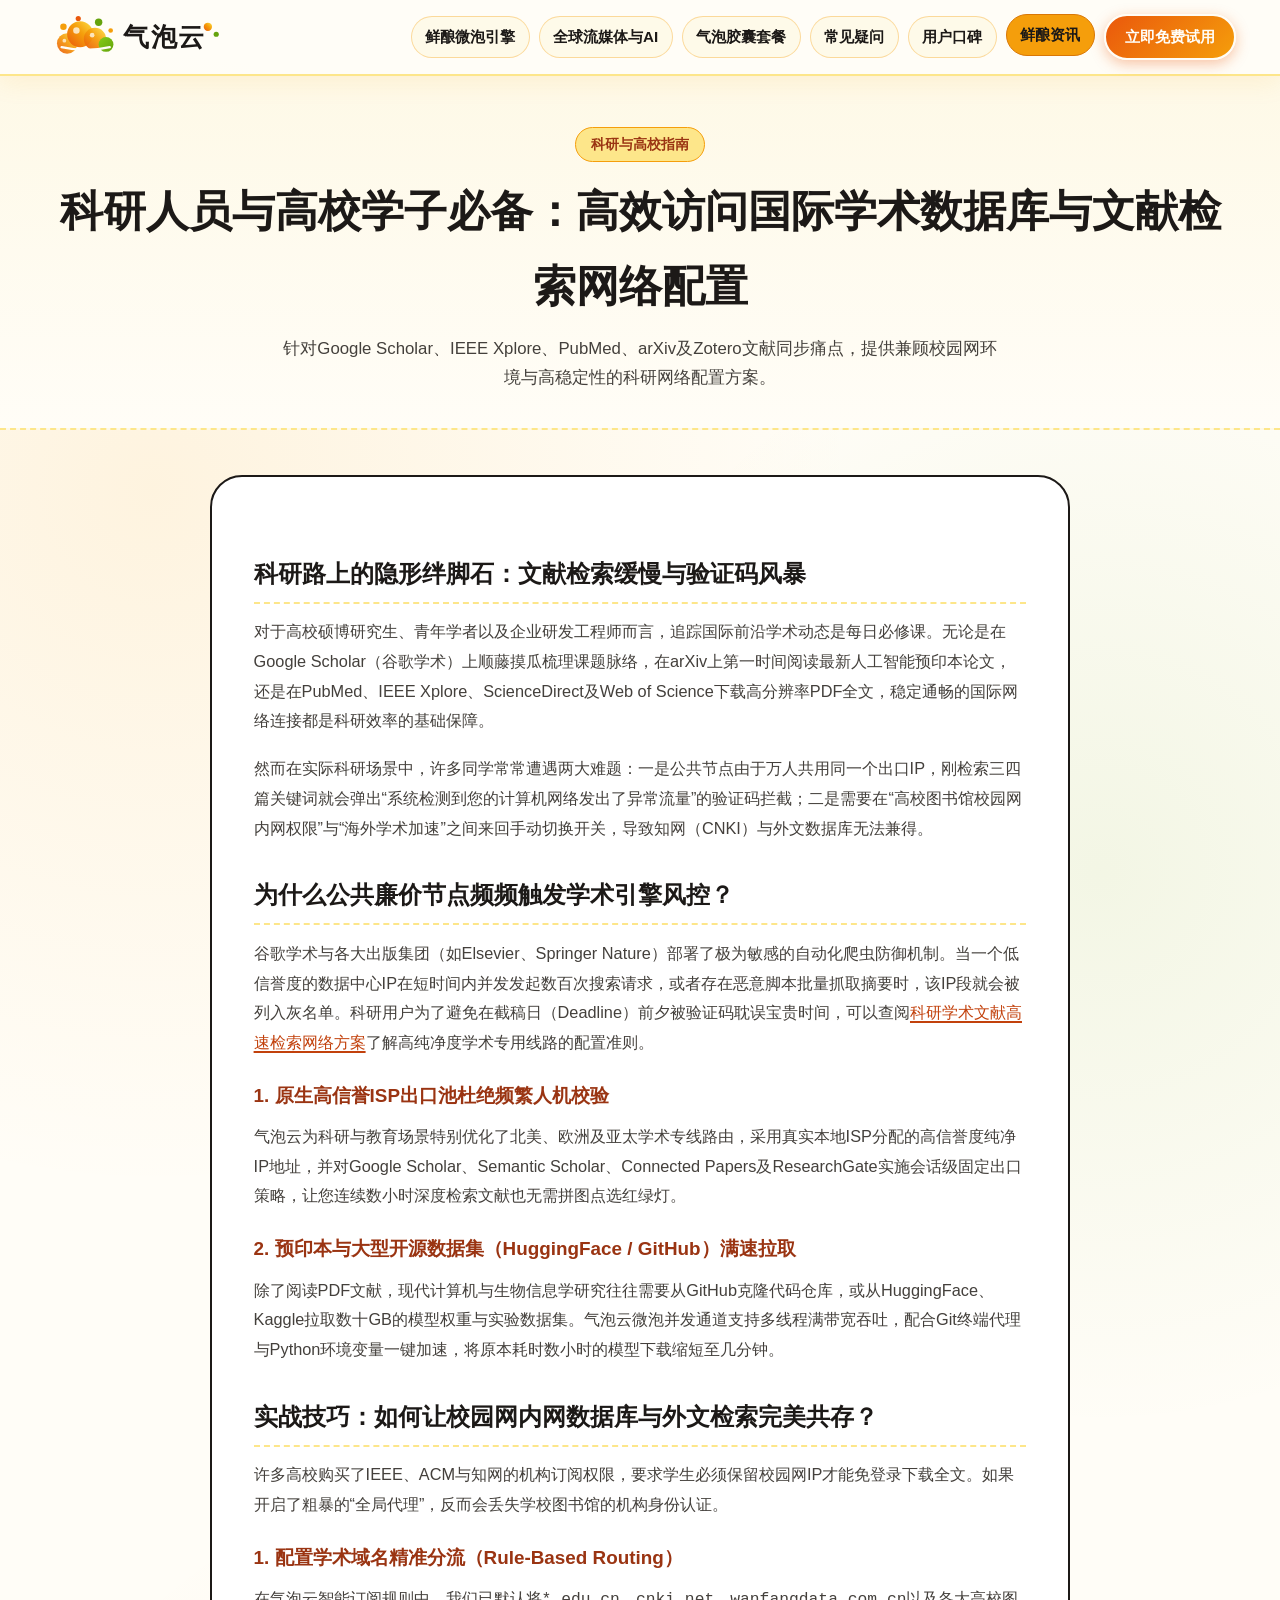
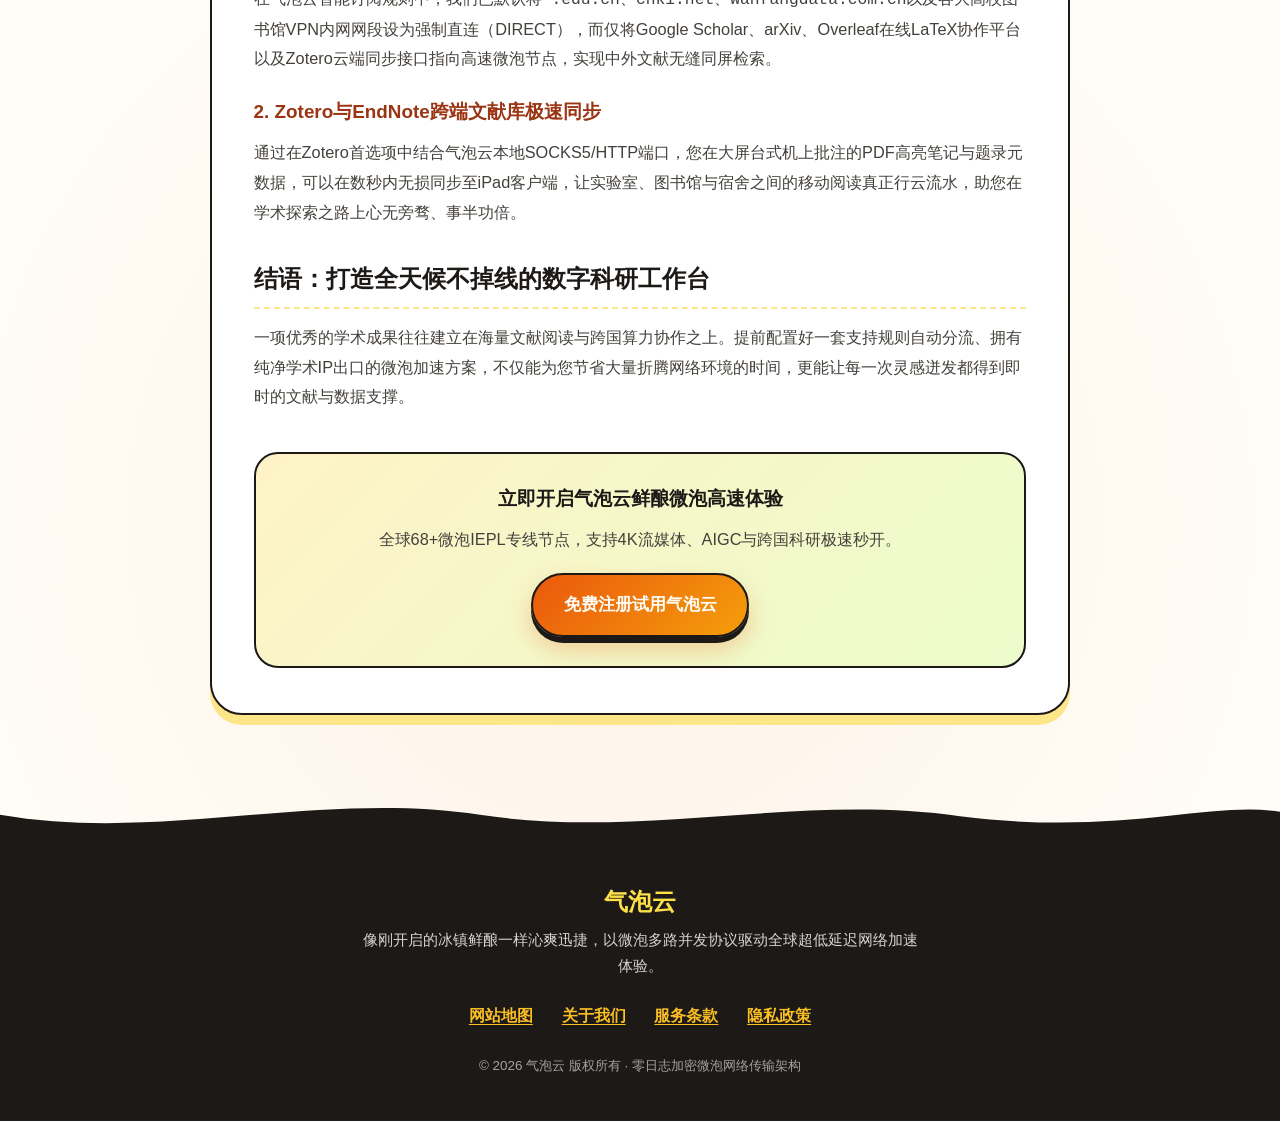
==== academic-scholar-literature-search-setup.html @ e61292d2 "Deploy qipaoyun.beer landing page" ====
<!DOCTYPE html>
<html lang="zh-CN">
<head>
  <meta charset="UTF-8">
  <meta name="viewport" content="width=device-width, initial-scale=1.0">
  <title>科研人员与高校学子必备：高效访问国际学术数据库与文献检索网络配置 - 气泡云</title>
  <meta name="description" content="针对Google Scholar、IEEE Xplore、PubMed、arXiv及Zotero文献同步痛点，提供兼顾校园网环境与高稳定性的科研网络配置方案。">
  <link rel="canonical" href="https://qipaoyun.beer/academic-scholar-literature-search-setup.html">
  <link rel="stylesheet" href="style.css">
</head>
<body>
  <header class="site-header">
  <div class="header-inner">
    <a href="index.html" class="brand-logo" aria-label="气泡云首页">
  <svg class="logo-svg" viewBox="0 0 210 54" width="200" height="50" role="img" aria-label="气泡云鲜酿微泡云朵标志">
    <defs>
      <linearGradient id="beerFizzGrad" x1="0%" y1="100%" x2="100%" y2="0%">
        <stop offset="0%" stop-color="#EA580C"/>
        <stop offset="55%" stop-color="#F59E0B"/>
        <stop offset="100%" stop-color="#FDE047"/>
      </linearGradient>
      <linearGradient id="limePopGrad" x1="0%" y1="0%" x2="100%" y2="100%">
        <stop offset="0%" stop-color="#84CC16"/>
        <stop offset="100%" stop-color="#65A30D"/>
      </linearGradient>
    </defs>
    <!-- Effervescent bubble cluster forming cloud -->
    <circle cx="22" cy="34" r="11" fill="url(#beerFizzGrad)" opacity="0.92"/>
    <circle cx="36" cy="24" r="14" fill="url(#beerFizzGrad)"/>
    <circle cx="52" cy="29" r="12" fill="url(#beerFizzGrad)" opacity="0.95"/>
    <circle cx="64" cy="35" r="8" fill="url(#limePopGrad)"/>
    <path d="M16 38 Q42 44 68 38" stroke="#FFFDF7" stroke-width="2.5" fill="none" stroke-linecap="round"/>
    <!-- Rising micro-bubbles -->
    <circle class="fizz-dot d1" cx="18" cy="16" r="3.5" fill="#F59E0B"/>
    <circle class="fizz-dot d2" cx="34" cy="7" r="2.8" fill="#EA580C"/>
    <circle class="fizz-dot d3" cx="56" cy="11" r="4" fill="#65A30D"/>
    <circle class="fizz-dot d1" cx="69" cy="20" r="2.5" fill="#F59E0B"/>
    <!-- Highlights inside bubbles -->
    <circle cx="32" cy="20" r="3.5" fill="#FFFDF7" opacity="0.75"/>
    <circle cx="49" cy="25" r="2.5" fill="#FFFDF7" opacity="0.75"/>
    <circle cx="19" cy="31" r="2" fill="#FFFDF7" opacity="0.7"/>
    <!-- Brand Text 气泡云 integrated with bubble accent -->
    <text x="82" y="37" font-family="'PingFang SC', 'Microsoft YaHei', sans-serif" font-size="28" font-weight="900" fill="#1C1917" letter-spacing="2">气泡云</text>
    <circle cx="174" cy="16" r="4.5" fill="url(#beerFizzGrad)"/>
    <circle cx="183" cy="24" r="2.8" fill="#65A30D"/>
  </svg>
</a>
    <nav class="main-nav" aria-label="主导航">
      <a href="index.html#fizz-strength" class="nav-item">鲜酿微泡引擎</a>
      <a href="index.html#media-matrix" class="nav-item">全球流媒体与AI</a>
      <a href="index.html#capsule-plans" class="nav-item">气泡胶囊套餐</a>
      <a href="index.html#bubble-faq" class="nav-item">常见疑问</a>
      <a href="index.html#user-cheers" class="nav-item">用户口碑</a>
      <a href="fizz-dispatch.html" class="nav-item active-nav">鲜酿资讯</a>
      <a href="https://ww012.twilightaff.com/#/?code=A56DH1Af" rel="nofollow" target="_blank" class="nav-cta-btn">立即免费试用</a>
    </nav>
  </div>
</header>
  <main>
    <section class="subpage-hero">
      <div class="container">
        <span class="section-tag">科研与高校指南</span>
        <h1>科研人员与高校学子必备：高效访问国际学术数据库与文献检索网络配置</h1>
        <p>针对Google Scholar、IEEE Xplore、PubMed、arXiv及Zotero文献同步痛点，提供兼顾校园网环境与高稳定性的科研网络配置方案。</p>
      </div>
    </section>
    <div class="container">
      <article class="prose-shell">
        
<h2>科研路上的隐形绊脚石：文献检索缓慢与验证码风暴</h2>
<p>对于高校硕博研究生、青年学者以及企业研发工程师而言，追踪国际前沿学术动态是每日必修课。无论是在Google Scholar（谷歌学术）上顺藤摸瓜梳理课题脉络，在arXiv上第一时间阅读最新人工智能预印本论文，还是在PubMed、IEEE Xplore、ScienceDirect及Web of Science下载高分辨率PDF全文，稳定通畅的国际网络连接都是科研效率的基础保障。</p>
<p>然而在实际科研场景中，许多同学常常遭遇两大难题：一是公共节点由于万人共用同一个出口IP，刚检索三四篇关键词就会弹出“系统检测到您的计算机网络发出了异常流量”的验证码拦截；二是需要在“高校图书馆校园网内网权限”与“海外学术加速”之间来回手动切换开关，导致知网（CNKI）与外文数据库无法兼得。</p>

<h2>为什么公共廉价节点频频触发学术引擎风控？</h2>
<p>谷歌学术与各大出版集团（如Elsevier、Springer Nature）部署了极为敏感的自动化爬虫防御机制。当一个低信誉度的数据中心IP在短时间内并发发起数百次搜索请求，或者存在恶意脚本批量抓取摘要时，该IP段就会被列入灰名单。科研用户为了避免在截稿日（Deadline）前夕被验证码耽误宝贵时间，可以查阅<a href="https://tizilab.net/" target="_blank">科研学术文献高速检索网络方案</a>了解高纯净度学术专用线路的配置准则。</p>

<h3>1. 原生高信誉ISP出口池杜绝频繁人机校验</h3>
<p>气泡云为科研与教育场景特别优化了北美、欧洲及亚太学术专线路由，采用真实本地ISP分配的高信誉度纯净IP地址，并对Google Scholar、Semantic Scholar、Connected Papers及ResearchGate实施会话级固定出口策略，让您连续数小时深度检索文献也无需拼图点选红绿灯。</p>

<h3>2. 预印本与大型开源数据集（HuggingFace / GitHub）满速拉取</h3>
<p>除了阅读PDF文献，现代计算机与生物信息学研究往往需要从GitHub克隆代码仓库，或从HuggingFace、Kaggle拉取数十GB的模型权重与实验数据集。气泡云微泡并发通道支持多线程满带宽吞吐，配合Git终端代理与Python环境变量一键加速，将原本耗时数小时的模型下载缩短至几分钟。</p>

<h2>实战技巧：如何让校园网内网数据库与外文检索完美共存？</h2>
<p>许多高校购买了IEEE、ACM与知网的机构订阅权限，要求学生必须保留校园网IP才能免登录下载全文。如果开启了粗暴的“全局代理”，反而会丢失学校图书馆的机构身份认证。</p>

<h3>1. 配置学术域名精准分流（Rule-Based Routing）</h3>
<p>在气泡云智能订阅规则中，我们已默认将<code>*.edu.cn</code>、<code>cnki.net</code>、<code>wanfangdata.com.cn</code>以及各大高校图书馆VPN内网网段设为强制直连（DIRECT），而仅将Google Scholar、arXiv、Overleaf在线LaTeX协作平台以及Zotero云端同步接口指向高速微泡节点，实现中外文献无缝同屏检索。</p>

<h3>2. Zotero与EndNote跨端文献库极速同步</h3>
<p>通过在Zotero首选项中结合气泡云本地SOCKS5/HTTP端口，您在大屏台式机上批注的PDF高亮笔记与题录元数据，可以在数秒内无损同步至iPad客户端，让实验室、图书馆与宿舍之间的移动阅读真正行云流水，助您在学术探索之路上心无旁骛、事半功倍。</p>

<h2>结语：打造全天候不掉线的数字科研工作台</h2>
<p>一项优秀的学术成果往往建立在海量文献阅读与跨国算力协作之上。提前配置好一套支持规则自动分流、拥有纯净学术IP出口的微泡加速方案，不仅能为您节省大量折腾网络环境的时间，更能让每一次灵感迸发都得到即时的文献与数据支撑。</p>

        <div class="article-cta-banner">
          <h3>立即开启气泡云鲜酿微泡高速体验</h3>
          <p>全球68+微泡IEPL专线节点，支持4K流媒体、AIGC与跨国科研极速秒开。</p>
          <a href="https://ww012.twilightaff.com/#/?code=A56DH1Af" rel="nofollow" target="_blank" class="btn-primary-fizz">免费注册试用气泡云</a>
        </div>
      </article>
    </div>
  </main>
  <footer class="site-footer">
  <div class="footer-foam-wave" aria-hidden="true">
    <svg viewBox="0 0 1440 70" preserveAspectRatio="none">
      <path d="M0,36 C180,72 360,4 540,36 C720,68 900,8 1080,38 C1260,64 1360,18 1440,32 L1440,70 L0,70 Z" fill="#1C1917"/>
    </svg>
  </div>
  <div class="footer-body">
    <div class="footer-container">
      <div class="footer-brand-note">
        <span class="footer-brand-title">气泡云</span>
        <p class="footer-tagline">像刚开启的冰镇鲜酿一样沁爽迅捷，以微泡多路并发协议驱动全球超低延迟网络加速体验。</p>
      </div>
      <nav class="footer-links" aria-label="底部合规与信息导航">
        <a href="sitemap.html">网站地图</a>
        <a href="about.html">关于我们</a>
        <a href="terms.html">服务条款</a>
        <a href="privacy.html">隐私政策</a>
      </nav>
      <p class="footer-copy">© 2026 气泡云 版权所有 · 零日志加密微泡网络传输架构</p>
    </div>
  </div>
</footer>
</body>
</html>
---- style.css ----
/* 气泡云 qipaoyun.beer — 精酿鲜啤金黄微泡与沁爽柑橘汽水风格 (Craft Fizz Effervescence & Citrus Soda Pop) */
:root {
  --bg-malt: #FFFDF7;
  --bg-cream: #FEF9E7;
  --bg-card: #FFFFFF;
  --amber-main: #F59E0B;
  --amber-deep: #D97706;
  --tangerine: #EA580C;
  --lime-zest: #65A30D;
  --lime-bright: #84CC16;
  --ink-espresso: #1C1917;
  --ink-warm: #44403C;
  --ink-muted: #78716C;
  --border-fizz: #FDE68A;
  --link-accent: #C2410C;
}

* {
  box-sizing: border-box;
  margin: 0;
  padding: 0;
}

html {
  scroll-behavior: smooth;
  font-size: 16px;
}

body {
  font-family: -apple-system, BlinkMacSystemFont, "PingFang SC", "Hiragino Sans GB", "Microsoft YaHei", sans-serif;
  background-color: var(--bg-malt);
  color: var(--ink-espresso);
  line-height: 1.72;
  overflow-x: hidden;
  background-image:
    radial-gradient(circle at 12% 18%, rgba(245, 158, 11, 0.10) 0%, transparent 28%),
    radial-gradient(circle at 86% 32%, rgba(101, 163, 13, 0.08) 0%, transparent 26%),
    radial-gradient(circle at 48% 78%, rgba(234, 88, 12, 0.07) 0%, transparent 32%);
}

/* Prominent consistent hyperlink color before and after visit */
a,
a:link,
a:visited {
  color: var(--link-accent);
  text-decoration: underline;
  text-decoration-thickness: 1.5px;
  text-underline-offset: 3px;
  transition: color 0.2s ease, background-color 0.2s ease, transform 0.2s ease;
}

a:hover,
a:active {
  color: var(--amber-deep);
}

/* Ambient Rising Bubbles Background Layer */
.ambient-bubbles {
  position: fixed;
  inset: 0;
  pointer-events: none;
  z-index: 0;
  overflow: hidden;
}

.ambient-bubbles span {
  position: absolute;
  bottom: -60px;
  border-radius: 50%;
  background: radial-gradient(circle at 30% 30%, rgba(255, 255, 255, 0.9), rgba(245, 158, 11, 0.28) 65%, rgba(234, 88, 12, 0.42) 100%);
  border: 1.5px solid rgba(245, 158, 11, 0.45);
  animation: riseFizz linear infinite;
}

.ambient-bubbles span:nth-child(1) { width: 22px; height: 22px; left: 7%; animation-duration: 14s; animation-delay: 0s; }
.ambient-bubbles span:nth-child(2) { width: 14px; height: 14px; left: 19%; animation-duration: 11s; animation-delay: 2s; }
.ambient-bubbles span:nth-child(3) { width: 32px; height: 32px; left: 34%; animation-duration: 18s; animation-delay: 4s; }
.ambient-bubbles span:nth-child(4) { width: 18px; height: 18px; left: 52%; animation-duration: 13s; animation-delay: 1s; }
.ambient-bubbles span:nth-child(5) { width: 26px; height: 26px; left: 68%; animation-duration: 16s; animation-delay: 3s; }
.ambient-bubbles span:nth-child(6) { width: 15px; height: 15px; left: 82%; animation-duration: 12s; animation-delay: 5s; }
.ambient-bubbles span:nth-child(7) { width: 28px; height: 28px; left: 92%; animation-duration: 17s; animation-delay: 2.5s; }

@keyframes riseFizz {
  0% { transform: translateY(0) translateX(0) scale(0.85); opacity: 0; }
  15% { opacity: 0.65; }
  50% { transform: translateY(-50vh) translateX(12px) scale(1.05); opacity: 0.55; }
  85% { opacity: 0.45; }
  100% { transform: translateY(-108vh) translateX(-10px) scale(1.18); opacity: 0; }
}

.fizz-dot {
  animation: popPulse 2.6s ease-in-out infinite;
}
.fizz-dot.d2 { animation-delay: 0.8s; }
.fizz-dot.d3 { animation-delay: 1.5s; }

@keyframes popPulse {
  0%, 100% { transform: translateY(0) scale(1); opacity: 0.9; }
  50% { transform: translateY(-4px) scale(1.22); opacity: 1; }
}

/* Header & Navigation */
.site-header {
  position: sticky;
  top: 0;
  z-index: 100;
  background: rgba(255, 253, 247, 0.95);
  border-bottom: 2px solid var(--border-fizz);
  box-shadow: 0 6px 24px rgba(245, 158, 11, 0.10);
}

.header-inner {
  max-width: 1240px;
  margin: 0 auto;
  padding: 0.75rem 1.5rem;
  display: flex;
  align-items: center;
  justify-content: space-between;
  gap: 1rem;
  flex-wrap: wrap;
}

.brand-logo,
.brand-logo:link,
.brand-logo:visited {
  text-decoration: none;
  display: inline-flex;
  align-items: center;
}

.main-nav {
  display: flex;
  align-items: center;
  gap: 0.55rem;
  flex-wrap: wrap;
}

.nav-item,
.nav-item:link,
.nav-item:visited {
  color: var(--ink-espresso);
  text-decoration: none;
  font-weight: 600;
  font-size: 0.95rem;
  padding: 0.45rem 0.85rem;
  border-radius: 999px;
  background: rgba(254, 249, 231, 0.85);
  border: 1px solid rgba(245, 158, 11, 0.35);
  transition: all 0.22s ease;
}

.nav-item:hover,
.nav-item.active-nav {
  background: var(--amber-main);
  color: #1C1917;
  border-color: var(--amber-deep);
  transform: translateY(-2px);
}

.nav-cta-btn,
.nav-cta-btn:link,
.nav-cta-btn:visited {
  background: linear-gradient(135deg, #EA580C 0%, #F59E0B 100%);
  color: #FFFDF7;
  text-decoration: none;
  font-weight: 800;
  font-size: 0.95rem;
  padding: 0.52rem 1.2rem;
  border-radius: 999px;
  border: 2px solid #FFFDF7;
  box-shadow: 0 4px 14px rgba(234, 88, 12, 0.35);
}

.nav-cta-btn:hover {
  transform: translateY(-2px) scale(1.03);
  box-shadow: 0 6px 18px rgba(234, 88, 12, 0.48);
  color: #FFFDF7;
}

/* Main Container */
main {
  position: relative;
  z-index: 1;
}

.container {
  max-width: 1220px;
  margin: 0 auto;
  padding: 0 1.5rem;
}

/* Hero Section: Split Left Copy / Right Animated Bubble Accelerator Chamber */
.hero-fizz {
  padding: 4.2rem 0 3.5rem;
  position: relative;
}

.hero-grid {
  display: grid;
  grid-template-columns: 1.08fr 0.92fr;
  gap: 2.8rem;
  align-items: center;
}

.fizz-pill-badge {
  display: inline-flex;
  align-items: center;
  gap: 0.55rem;
  padding: 0.42rem 1.05rem;
  border-radius: 999px;
  background: #FEF3C7;
  border: 2px solid #F59E0B;
  color: #9A3412;
  font-weight: 800;
  font-size: 0.9rem;
  margin-bottom: 1.25rem;
  box-shadow: 0 4px 12px rgba(245, 158, 11, 0.16);
}

.fizz-pill-dot {
  width: 10px;
  height: 10px;
  border-radius: 50%;
  background: var(--lime-zest);
  box-shadow: 0 0 0 4px rgba(101, 163, 13, 0.25);
}

.hero-title {
  font-size: clamp(2.1rem, 4vw, 3.35rem);
  line-height: 1.18;
  font-weight: 900;
  color: var(--ink-espresso);
  margin-bottom: 1.2rem;
  letter-spacing: -0.02em;
}

.hero-title .highlight-fizz {
  background: linear-gradient(120deg, #EA580C 0%, #D97706 55%, #65A30D 100%);
  -webkit-background-clip: text;
  -webkit-text-fill-color: transparent;
}

.hero-subtitle {
  font-size: 1.12rem;
  color: var(--ink-warm);
  margin-bottom: 1.85rem;
  max-width: 600px;
}

.hero-cta-group {
  display: flex;
  flex-wrap: wrap;
  gap: 1rem;
  margin-bottom: 2.1rem;
}

.btn-primary-fizz,
.btn-primary-fizz:link,
.btn-primary-fizz:visited {
  display: inline-flex;
  align-items: center;
  justify-content: center;
  gap: 0.6rem;
  padding: 0.95rem 1.9rem;
  border-radius: 999px;
  background: linear-gradient(135deg, #EA580C 0%, #F59E0B 100%);
  color: #FFFDF7;
  font-size: 1.08rem;
  font-weight: 800;
  text-decoration: none;
  border: 2px solid #1C1917;
  box-shadow: 0 6px 0 #1C1917, 0 12px 24px rgba(234, 88, 12, 0.28);
}

.btn-primary-fizz:hover {
  transform: translateY(-3px);
  box-shadow: 0 9px 0 #1C1917, 0 16px 28px rgba(234, 88, 12, 0.36);
  color: #FFFDF7;
}

.btn-secondary-pbn,
.btn-secondary-pbn:link,
.btn-secondary-pbn:visited {
  display: inline-flex;
  align-items: center;
  justify-content: center;
  gap: 0.55rem;
  padding: 0.95rem 1.75rem;
  border-radius: 999px;
  background: #FEF9E7;
  color: #1C1917;
  font-size: 1.05rem;
  font-weight: 800;
  text-decoration: none;
  border: 2px solid #1C1917;
  box-shadow: 0 6px 0 #F59E0B;
}

.btn-secondary-pbn:hover {
  background: #FDE68A;
  transform: translateY(-3px);
  box-shadow: 0 9px 0 #EA580C;
  color: #1C1917;
}

.hero-bubble-metrics {
  display: grid;
  grid-template-columns: repeat(3, 1fr);
  gap: 0.9rem;
}

.metric-bubble-chip {
  background: #FFFFFF;
  border: 2px solid var(--border-fizz);
  border-radius: 22px;
  padding: 0.85rem 1rem;
  text-align: center;
  box-shadow: 0 8px 20px rgba(245, 158, 11, 0.08);
}

.metric-bubble-chip strong {
  display: block;
  font-size: 1.4rem;
  font-weight: 900;
  color: var(--tangerine);
}

.metric-bubble-chip span {
  font-size: 0.85rem;
  color: var(--ink-muted);
  font-weight: 600;
}

/* Right Hero Animated SVG Bubble Chamber */
.hero-visual-chamber {
  background: linear-gradient(160deg, #FFFBEB 0%, #FEF3C7 60%, #ECFCCB 100%);
  border: 3px solid #1C1917;
  border-radius: 36px;
  padding: 1.25rem;
  box-shadow: 0 12px 0 #F59E0B, 0 22px 45px rgba(28, 25, 23, 0.12);
  position: relative;
  overflow: hidden;
}

.chamber-svg {
  width: 100%;
  height: auto;
  display: block;
}

.svg-bubble-rise-1 {
  animation: chamberRise1 5.5s ease-in-out infinite;
}
.svg-bubble-rise-2 {
  animation: chamberRise2 6.8s ease-in-out infinite;
}
.svg-bubble-rise-3 {
  animation: chamberRise3 4.8s ease-in-out infinite;
}
.svg-orbit-ring {
  transform-origin: 260px 210px;
  animation: spinSlow 18s linear infinite;
}

@keyframes chamberRise1 {
  0%, 100% { transform: translateY(0px) scale(1); }
  50% { transform: translateY(-16px) scale(1.06); }
}
@keyframes chamberRise2 {
  0%, 100% { transform: translateY(0px) translateX(0px); }
  50% { transform: translateY(-22px) translateX(6px); }
}
@keyframes chamberRise3 {
  0%, 100% { transform: translateY(0px) scale(0.96); }
  50% { transform: translateY(-14px) scale(1.08); }
}
@keyframes spinSlow {
  from { transform: rotate(0deg); }
  to { transform: rotate(360deg); }
}

/* Section Foam Divider */
.foam-divider {
  width: 100%;
  overflow: hidden;
  line-height: 0;
  margin: 1rem 0;
}

.foam-divider svg {
  width: 100%;
  height: 48px;
  display: block;
}

/* Section Headings */
.section-block {
  padding: 4.5rem 0;
}

.section-alt {
  background-color: var(--bg-cream);
  border-top: 2px dashed var(--border-fizz);
  border-bottom: 2px dashed var(--border-fizz);
}

.section-header {
  text-align: center;
  max-width: 760px;
  margin: 0 auto 3.2rem;
}

.section-tag {
  display: inline-block;
  background: #FDE68A;
  color: #9A3412;
  font-weight: 800;
  font-size: 0.86rem;
  padding: 0.3rem 0.95rem;
  border-radius: 999px;
  border: 1.5px solid #F59E0B;
  margin-bottom: 0.75rem;
}

.section-title {
  font-size: clamp(1.75rem, 3vw, 2.45rem);
  font-weight: 900;
  color: var(--ink-espresso);
  margin-bottom: 0.85rem;
}

.section-desc {
  color: var(--ink-warm);
  font-size: 1.05rem;
}

/* Core Advantages: Zig-Zag Spotlight Bubble Cards (4 Cards) */
.zigzag-features {
  display: grid;
  grid-template-columns: repeat(2, 1fr);
  gap: 2rem;
}

.fizz-feature-card {
  background: var(--bg-card);
  border: 2.5px solid #1C1917;
  border-radius: 30px;
  padding: 2rem;
  position: relative;
  box-shadow: 0 8px 0 #FDE68A;
  transition: transform 0.25s ease, box-shadow 0.25s ease;
  display: flex;
  flex-direction: column;
  gap: 1rem;
}

.fizz-feature-card:nth-child(even) {
  transform: translateY(16px);
  box-shadow: 0 8px 0 #D9F99D;
}

.fizz-feature-card:hover {
  transform: translateY(-6px);
  box-shadow: 0 12px 0 var(--amber-main);
}

.feature-bubble-icon {
  width: 68px;
  height: 68px;
  border-radius: 50%;
  background: radial-gradient(circle at 30% 30%, #FFFBEB, #FDE68A 70%, #F59E0B 100%);
  border: 2px solid #1C1917;
  display: flex;
  align-items: center;
  justify-content: center;
  box-shadow: 0 4px 10px rgba(245, 158, 11, 0.25);
}

.fizz-feature-card h3 {
  font-size: 1.35rem;
  font-weight: 800;
  color: var(--ink-espresso);
}

.fizz-feature-card p {
  color: var(--ink-warm);
  font-size: 0.98rem;
}

/* Streaming & AI Support Cards (4 Cards) */
.media-bubble-grid {
  display: grid;
  grid-template-columns: repeat(4, 1fr);
  gap: 1.5rem;
}

.media-capsule-card {
  background: #FFFFFF;
  border: 2px solid #F59E0B;
  border-radius: 28px;
  padding: 1.75rem 1.4rem;
  text-align: center;
  position: relative;
  overflow: hidden;
  box-shadow: 0 10px 25px rgba(245, 158, 11, 0.10);
  transition: transform 0.25s ease;
}

.media-capsule-card:hover {
  transform: translateY(-6px);
  border-color: var(--tangerine);
}

.media-badge-pill {
  display: inline-block;
  font-size: 0.78rem;
  font-weight: 800;
  padding: 0.22rem 0.75rem;
  border-radius: 999px;
  background: #ECFCCB;
  color: #3F6212;
  border: 1px solid #84CC16;
  margin-bottom: 1rem;
}

.media-svg-wrap {
  width: 64px;
  height: 64px;
  margin: 0 auto 1rem;
  border-radius: 50%;
  background: #FFFBEB;
  border: 2px dashed #F59E0B;
  display: flex;
  align-items: center;
  justify-content: center;
}

.media-capsule-card h3 {
  font-size: 1.2rem;
  font-weight: 800;
  margin-bottom: 0.65rem;
  color: var(--ink-espresso);
}

.media-capsule-card p {
  font-size: 0.93rem;
  color: var(--ink-warm);
}

/* Pricing Table: 3 Carbonated Capsule Plans */
.pricing-capsule-grid {
  display: grid;
  grid-template-columns: repeat(3, 1fr);
  gap: 2rem;
  align-items: stretch;
}

.capsule-plan-card {
  background: #FFFFFF;
  border: 2.5px solid #1C1917;
  border-radius: 36px;
  padding: 2.3rem 1.9rem;
  display: flex;
  flex-direction: column;
  justify-content: space-between;
  position: relative;
  box-shadow: 0 10px 0 #FDE68A;
}

.capsule-plan-card.popular-fizz {
  background: linear-gradient(180deg, #FFFBEB 0%, #FFFFFF 100%);
  border-width: 3px;
  box-shadow: 0 14px 0 var(--tangerine);
  transform: translateY(-10px);
}

.popular-ribbon {
  position: absolute;
  top: -15px;
  right: 24px;
  background: var(--tangerine);
  color: #FFFDF7;
  font-weight: 800;
  font-size: 0.84rem;
  padding: 0.32rem 1rem;
  border-radius: 999px;
  border: 2px solid #1C1917;
}

.plan-name {
  font-size: 1.35rem;
  font-weight: 900;
  color: var(--ink-espresso);
  margin-bottom: 0.4rem;
}

.plan-tagline {
  font-size: 0.9rem;
  color: var(--ink-muted);
  margin-bottom: 1.3rem;
}

.plan-price-box {
  background: var(--bg-cream);
  border: 2px solid var(--border-fizz);
  border-radius: 22px;
  padding: 1rem 1.2rem;
  margin-bottom: 1.5rem;
  display: flex;
  align-items: baseline;
  gap: 0.3rem;
}

.plan-currency {
  font-size: 1.2rem;
  font-weight: 800;
  color: var(--tangerine);
}

.plan-amount {
  font-size: 2.5rem;
  font-weight: 900;
  color: var(--ink-espresso);
  line-height: 1;
}

.plan-period {
  font-size: 0.92rem;
  color: var(--ink-muted);
  font-weight: 600;
}

.plan-perk-list {
  list-style: none;
  margin-bottom: 2rem;
  display: flex;
  flex-direction: column;
  gap: 0.8rem;
}

.plan-perk-list li {
  display: flex;
  align-items: center;
  gap: 0.65rem;
  font-size: 0.96rem;
  color: var(--ink-warm);
}

.perk-bubble-bullet {
  width: 20px;
  height: 20px;
  flex-shrink: 0;
}

.plan-buy-btn,
.plan-buy-btn:link,
.plan-buy-btn:visited {
  display: block;
  text-align: center;
  padding: 0.9rem 1.4rem;
  border-radius: 999px;
  background: var(--amber-main);
  color: #1C1917;
  font-weight: 900;
  font-size: 1.02rem;
  text-decoration: none;
  border: 2px solid #1C1917;
  box-shadow: 0 4px 0 #1C1917;
}

.capsule-plan-card.popular-fizz .plan-buy-btn {
  background: linear-gradient(135deg, #EA580C 0%, #F59E0B 100%);
  color: #FFFDF7;
}

.plan-buy-btn:hover {
  transform: translateY(-2px);
  box-shadow: 0 6px 0 #1C1917;
}

/* FAQ Section */
.faq-bubble-stack {
  max-width: 880px;
  margin: 0 auto;
  display: flex;
  flex-direction: column;
  gap: 1.25rem;
}

.faq-bubble-item {
  background: #FFFFFF;
  border: 2px solid #1C1917;
  border-radius: 24px;
  padding: 1.5rem 1.8rem;
  box-shadow: 0 6px 0 #FDE68A;
}

.faq-bubble-item h3 {
  font-size: 1.15rem;
  font-weight: 800;
  color: var(--ink-espresso);
  margin-bottom: 0.55rem;
  display: flex;
  align-items: center;
  gap: 0.65rem;
}

.faq-q-badge {
  display: inline-flex;
  align-items: center;
  justify-content: center;
  width: 28px;
  height: 28px;
  border-radius: 50%;
  background: var(--amber-main);
  color: #1C1917;
  font-weight: 900;
  font-size: 0.85rem;
  flex-shrink: 0;
}

.faq-bubble-item p {
  color: var(--ink-warm);
  font-size: 0.96rem;
  padding-left: 2.4rem;
}

/* Testimonials: Quote Bubbles */
.cheers-grid {
  display: grid;
  grid-template-columns: repeat(3, 1fr);
  gap: 1.8rem;
}

.cheers-card {
  background: #FFFFFF;
  border: 2px solid #F59E0B;
  border-radius: 28px 28px 28px 6px;
  padding: 1.8rem;
  box-shadow: 0 10px 24px rgba(245, 158, 11, 0.12);
  display: flex;
  flex-direction: column;
  justify-content: space-between;
  gap: 1.25rem;
}

.cheers-quote {
  font-size: 0.97rem;
  color: var(--ink-warm);
  font-style: normal;
}

.cheers-user {
  display: flex;
  align-items: center;
  gap: 0.85rem;
  border-top: 1px dashed var(--border-fizz);
  padding-top: 1rem;
}

.user-avatar-bubble {
  width: 44px;
  height: 44px;
  border-radius: 50%;
  background: linear-gradient(135deg, #F59E0B, #84CC16);
  border: 2px solid #1C1917;
  display: flex;
  align-items: center;
  justify-content: center;
  font-weight: 900;
  color: #1C1917;
}

.user-meta strong {
  display: block;
  font-size: 0.96rem;
  color: var(--ink-espresso);
}

.user-meta span {
  font-size: 0.82rem;
  color: var(--ink-muted);
}

/* Articles Hub Cards & Subpage Styles */
.subpage-hero {
  padding: 3.2rem 0 2.2rem;
  text-align: center;
  background: linear-gradient(180deg, #FEF9E7 0%, #FFFDF7 100%);
  border-bottom: 2px dashed var(--border-fizz);
}

.subpage-hero h1 {
  font-size: clamp(1.85rem, 3.4vw, 2.7rem);
  font-weight: 900;
  color: var(--ink-espresso);
  margin-bottom: 0.75rem;
}

.subpage-hero p {
  max-width: 720px;
  margin: 0 auto;
  color: var(--ink-warm);
  font-size: 1.05rem;
}

.hub-cards-grid {
  display: grid;
  grid-template-columns: repeat(3, 1fr);
  gap: 1.85rem;
  padding: 3.5rem 0;
}

.hub-card {
  background: #FFFFFF;
  border: 2.5px solid #1C1917;
  border-radius: 28px;
  padding: 1.8rem;
  box-shadow: 0 8px 0 #FDE68A;
  display: flex;
  flex-direction: column;
  justify-content: space-between;
  transition: transform 0.22s ease, box-shadow 0.22s ease;
}

.hub-card:hover {
  transform: translateY(-5px);
  box-shadow: 0 12px 0 var(--amber-main);
}

.hub-card-tag {
  display: inline-block;
  align-self: flex-start;
  background: #FEF3C7;
  color: #9A3412;
  font-size: 0.78rem;
  font-weight: 800;
  padding: 0.25rem 0.75rem;
  border-radius: 999px;
  border: 1px solid #F59E0B;
  margin-bottom: 0.9rem;
}

.hub-card h2 {
  font-size: 1.22rem;
  line-height: 1.4;
  margin-bottom: 0.8rem;
}

.hub-card h2 a,
.hub-card h2 a:link,
.hub-card h2 a:visited {
  color: var(--ink-espresso);
  text-decoration: none;
}

.hub-card h2 a:hover {
  color: var(--link-accent);
}

.hub-card p {
  font-size: 0.93rem;
  color: var(--ink-warm);
  margin-bottom: 1.3rem;
}

.hub-card-read,
.hub-card-read:link,
.hub-card-read:visited {
  font-weight: 800;
  font-size: 0.92rem;
  color: var(--link-accent);
  text-decoration: underline;
}

/* Article Detail & Legal Page Content Box */
.prose-shell {
  max-width: 860px;
  margin: 2.8rem auto 4.5rem;
  background: #FFFFFF;
  border: 2.5px solid #1C1917;
  border-radius: 32px;
  padding: 2.8rem 2.6rem;
  box-shadow: 0 10px 0 #FDE68A;
}

.prose-shell h2 {
  font-size: 1.48rem;
  font-weight: 900;
  color: var(--ink-espresso);
  margin: 2rem 0 0.85rem;
  padding-bottom: 0.45rem;
  border-bottom: 2px dashed var(--border-fizz);
}

.prose-shell h3 {
  font-size: 1.18rem;
  font-weight: 800;
  color: #9A3412;
  margin: 1.4rem 0 0.6rem;
}

.prose-shell p {
  margin-bottom: 1.15rem;
  color: var(--ink-warm);
  font-size: 1.02rem;
  line-height: 1.82;
}

.prose-shell ul {
  margin: 0.8rem 0 1.4rem 1.4rem;
  color: var(--ink-warm);
}

.prose-shell li {
  margin-bottom: 0.5rem;
}

.article-cta-banner {
  margin-top: 2.5rem;
  padding: 1.8rem;
  border-radius: 24px;
  background: linear-gradient(135deg, #FEF3C7 0%, #ECFCCB 100%);
  border: 2px solid #1C1917;
  text-align: center;
}

.article-cta-banner h3 {
  margin-top: 0;
  color: var(--ink-espresso);
}

/* Footer */
.site-footer {
  margin-top: 2rem;
  position: relative;
  z-index: 1;
}

.footer-foam-wave svg {
  width: 100%;
  height: 54px;
  display: block;
}

.footer-body {
  background: #1C1917;
  color: #F5F5F4;
  padding: 2.5rem 0 2.8rem;
}

.footer-container {
  max-width: 1200px;
  margin: 0 auto;
  padding: 0 1.5rem;
  text-align: center;
}

.footer-brand-title {
  font-size: 1.5rem;
  font-weight: 900;
  color: #FDE047;
  display: block;
  margin-bottom: 0.4rem;
}

.footer-tagline {
  color: #D6D3D1;
  font-size: 0.92rem;
  max-width: 560px;
  margin: 0 auto 1.5rem;
}

.footer-links {
  display: flex;
  justify-content: center;
  flex-wrap: wrap;
  gap: 1.8rem;
  margin-bottom: 1.5rem;
}

.footer-links a,
.footer-links a:link,
.footer-links a:visited {
  color: #FBBF24;
  font-weight: 700;
  font-size: 0.98rem;
  text-decoration: underline;
}

.footer-links a:hover {
  color: #FEF08A;
}

.footer-copy {
  font-size: 0.84rem;
  color: #A8A29E;
}

/* Responsive Media Queries — Navigation NEVER disappears on mobile */
@media (max-width: 980px) {
  .hero-grid {
    grid-template-columns: 1fr;
  }
  .media-bubble-grid {
    grid-template-columns: repeat(2, 1fr);
  }
  .pricing-capsule-grid,
  .cheers-grid,
  .hub-cards-grid {
    grid-template-columns: 1fr;
  }
  .capsule-plan-card.popular-fizz {
    transform: none;
  }
}

@media (max-width: 768px) {
  .header-inner {
    flex-direction: column;
    align-items: center;
    padding: 0.7rem 1rem;
  }
  .main-nav {
    display: flex !important;
    flex-wrap: wrap;
    justify-content: center;
    width: 100%;
    gap: 0.45rem;
  }
  .nav-item,
  .nav-item:link,
  .nav-item:visited {
    font-size: 0.86rem;
    padding: 0.38rem 0.7rem;
  }
  .nav-cta-btn,
  .nav-cta-btn:link,
  .nav-cta-btn:visited {
    font-size: 0.88rem;
    padding: 0.44rem 1rem;
  }
  .zigzag-features,
  .media-bubble-grid,
  .hero-bubble-metrics {
    grid-template-columns: 1fr;
  }
  .fizz-feature-card:nth-child(even) {
    transform: none;
  }
  .hero-cta-group {
    flex-direction: column;
  }
  .btn-primary-fizz,
  .btn-secondary-pbn {
    width: 100%;
  }
  .prose-shell {
    padding: 1.6rem 1.25rem;
    margin: 1.5rem 1rem 3rem;
  }
}
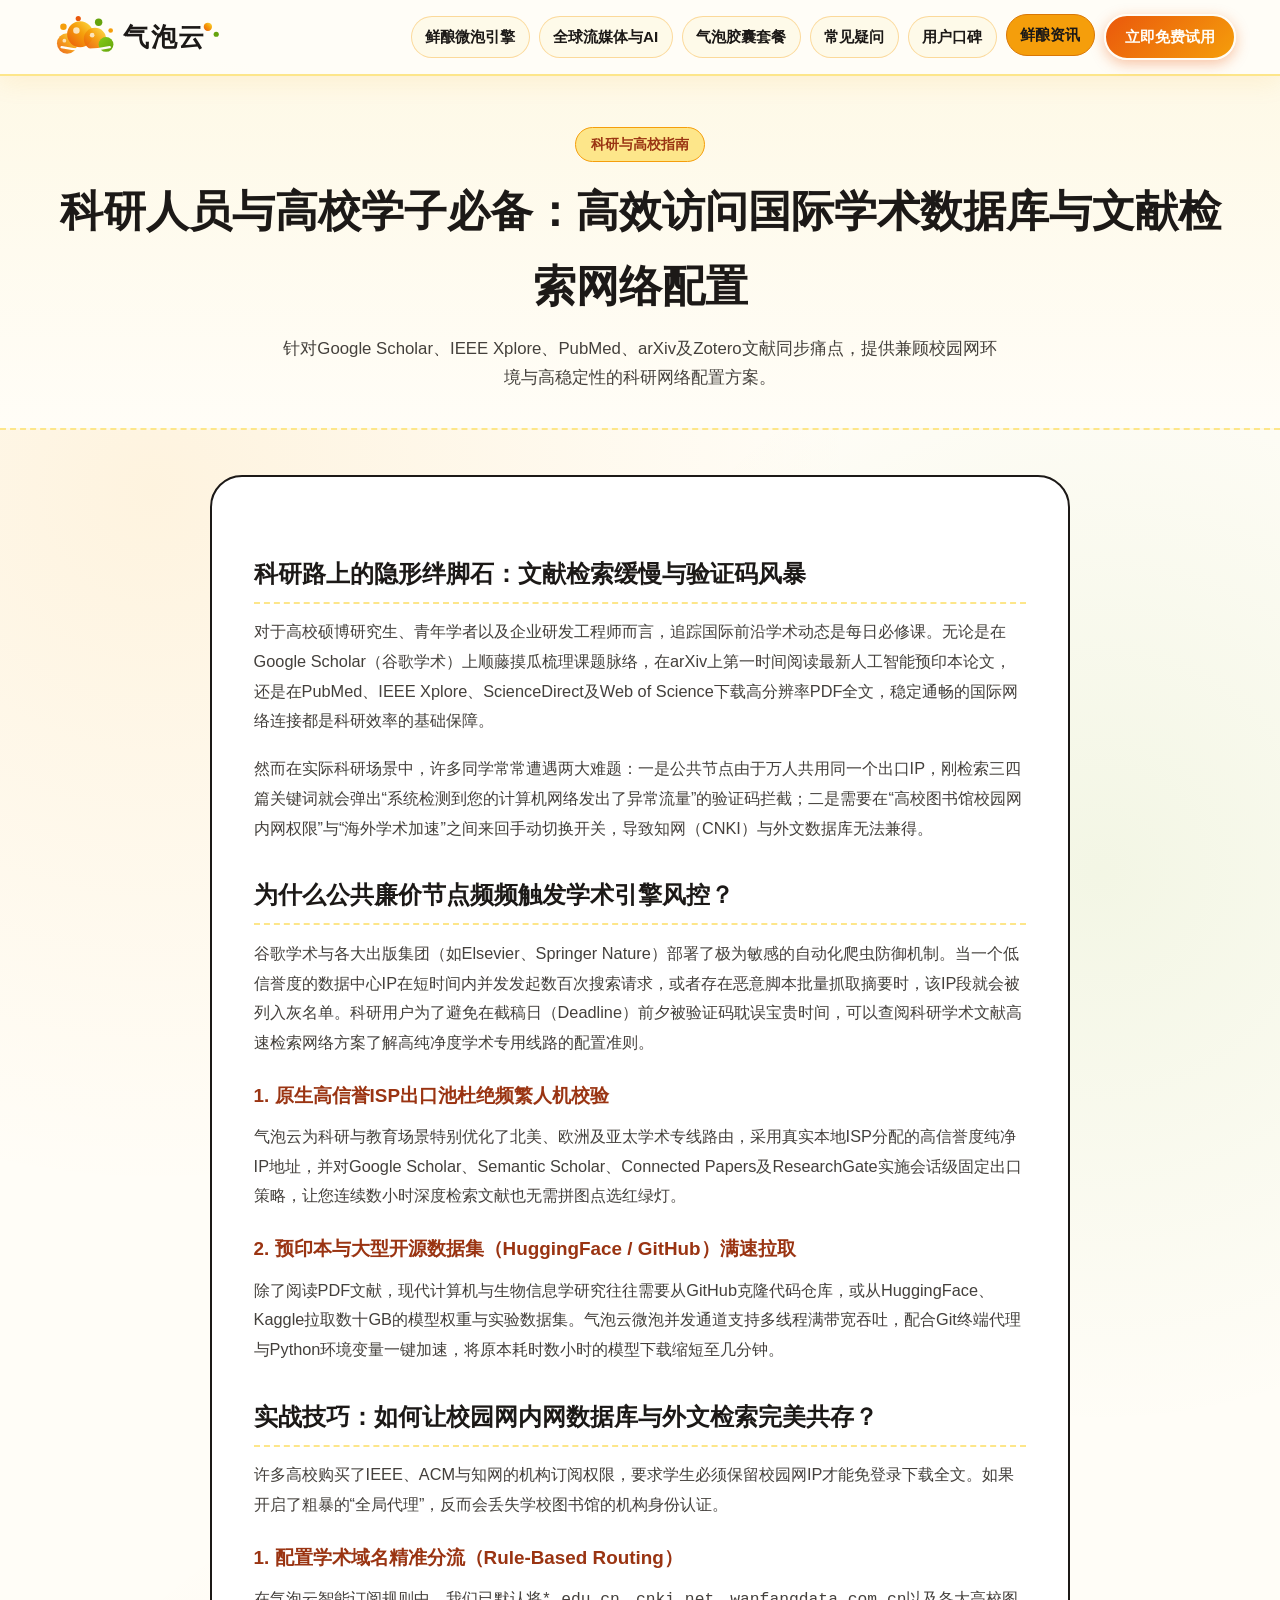
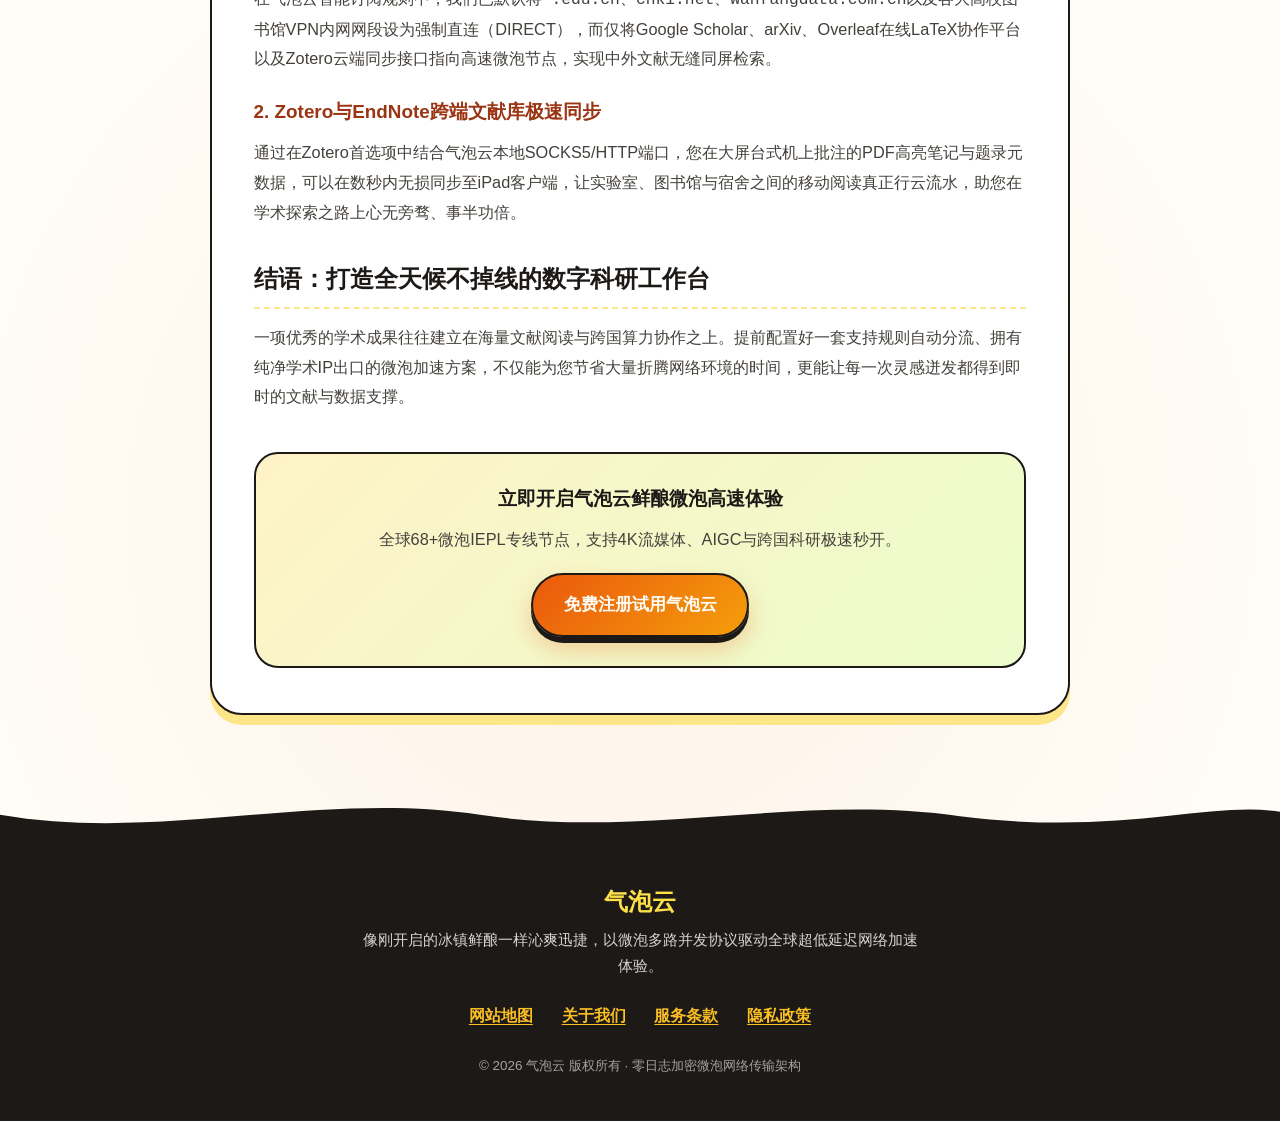
==== commit f154fc18: "fix: remove external blog links, desensitize subscription terms, and align official landing page sty" ====
--- a/academic-scholar-literature-search-setup.html
+++ b/academic-scholar-literature-search-setup.html
@@ -72,7 +72,7 @@
 <p>然而在实际科研场景中，许多同学常常遭遇两大难题：一是公共节点由于万人共用同一个出口IP，刚检索三四篇关键词就会弹出“系统检测到您的计算机网络发出了异常流量”的验证码拦截；二是需要在“高校图书馆校园网内网权限”与“海外学术加速”之间来回手动切换开关，导致知网（CNKI）与外文数据库无法兼得。</p>
 
 <h2>为什么公共廉价节点频频触发学术引擎风控？</h2>
-<p>谷歌学术与各大出版集团（如Elsevier、Springer Nature）部署了极为敏感的自动化爬虫防御机制。当一个低信誉度的数据中心IP在短时间内并发发起数百次搜索请求，或者存在恶意脚本批量抓取摘要时，该IP段就会被列入灰名单。科研用户为了避免在截稿日（Deadline）前夕被验证码耽误宝贵时间，可以查阅<a href="https://tizilab.net/" target="_blank">科研学术文献高速检索网络方案</a>了解高纯净度学术专用线路的配置准则。</p>
+<p>谷歌学术与各大出版集团（如Elsevier、Springer Nature）部署了极为敏感的自动化爬虫防御机制。当一个低信誉度的数据中心IP在短时间内并发发起数百次搜索请求，或者存在恶意脚本批量抓取摘要时，该IP段就会被列入灰名单。科研用户为了避免在截稿日（Deadline）前夕被验证码耽误宝贵时间，可以查阅科研学术文献高速检索网络方案了解高纯净度学术专用线路的配置准则。</p>
 
 <h3>1. 原生高信誉ISP出口池杜绝频繁人机校验</h3>
 <p>气泡云为科研与教育场景特别优化了北美、欧洲及亚太学术专线路由，采用真实本地ISP分配的高信誉度纯净IP地址，并对Google Scholar、Semantic Scholar、Connected Papers及ResearchGate实施会话级固定出口策略，让您连续数小时深度检索文献也无需拼图点选红绿灯。</p>
